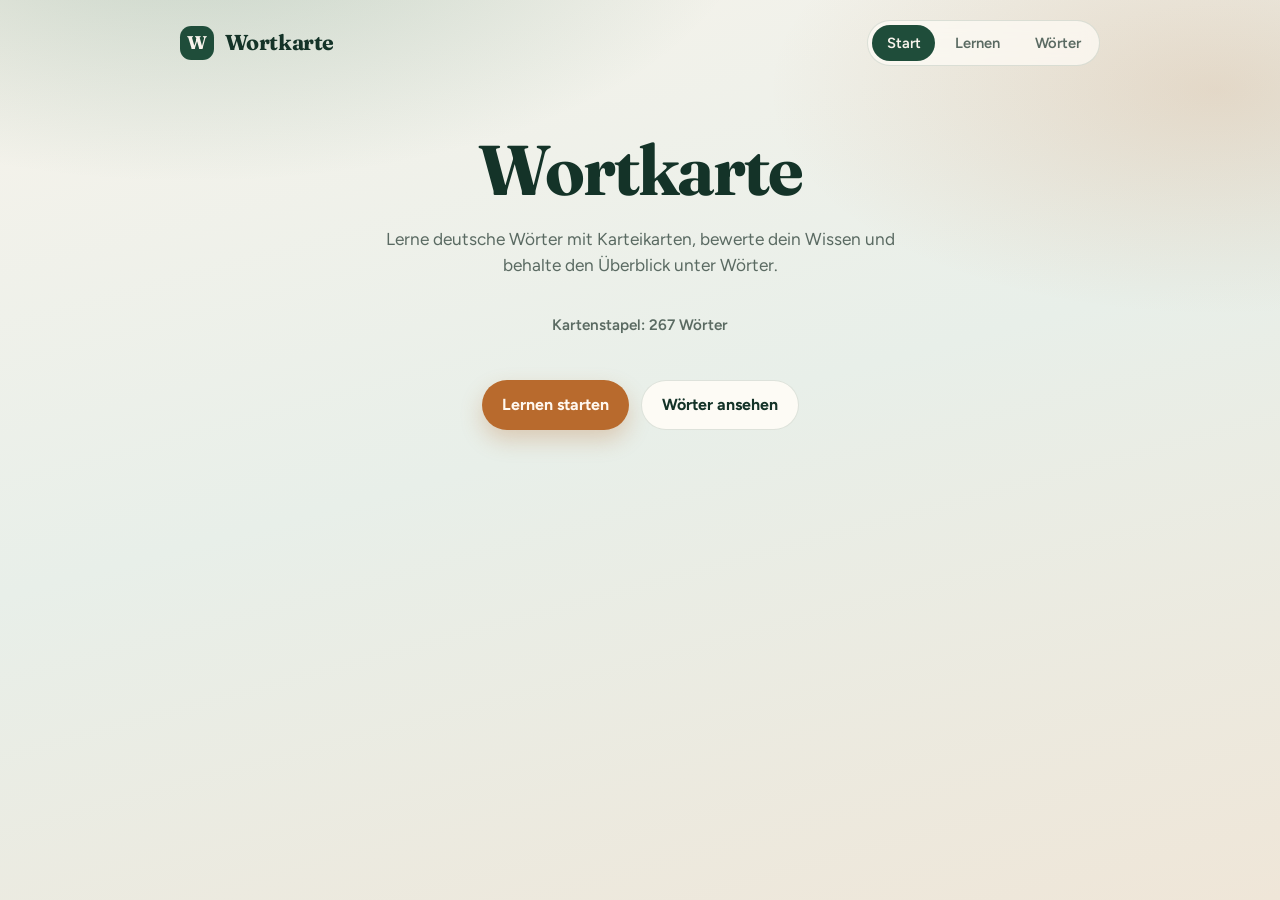
==== flashcard-app/index.html @ 6e5090f3 "Fix rating status so Browse shows latest key pressed Resolve progress by word id and German text, du" ====
<!DOCTYPE html>
<html lang="de">
<head>
  <meta charset="UTF-8">
  <meta name="viewport" content="width=device-width, initial-scale=1.0, viewport-fit=cover">
  <meta name="theme-color" content="#1f4d3a">
  <meta name="apple-mobile-web-app-capable" content="yes">
  <meta name="apple-mobile-web-app-status-bar-style" content="default">
  <meta name="apple-mobile-web-app-title" content="Wortkarte">
  <title>Wortkarte — Deutsch lernen</title>
  <link rel="manifest" href="manifest.webmanifest">
  <link rel="icon" href="icon-192.png" type="image/png">
  <link rel="apple-touch-icon" href="icon-192.png">
  <link rel="preconnect" href="https://fonts.googleapis.com">
  <link rel="preconnect" href="https://fonts.gstatic.com" crossorigin>
  <link href="https://fonts.googleapis.com/css2?family=Figtree:wght@400;500;600;700&family=Fraunces:opsz,wght@9..144,500;9..144,700&display=swap" rel="stylesheet">
  <link rel="stylesheet" href="styles.css?v=268">
</head>
<body>
  <div class="atmosphere" aria-hidden="true"></div>

  <div id="app" class="app">
    <header class="topbar">
      <button type="button" class="brand" id="brand-btn" aria-label="Zur Startseite">
        <span class="brand-mark">W</span>
        <span class="brand-name">Wortkarte</span>
      </button>
      <nav class="nav" aria-label="Hauptnavigation">
        <button type="button" class="nav-btn" data-view="home" id="nav-home">Start</button>
        <button type="button" class="nav-btn" data-view="study" id="nav-study">Lernen</button>
        <button type="button" class="nav-btn" data-view="browse" id="nav-browse">Wörter</button>
      </nav>
    </header>

    <main id="main" class="main" aria-live="polite"></main>
  </div>

  <script src="words.js?v=268"></script>
  <script src="app.js?v=268"></script>
</body>
</html>
---- flashcard-app/styles.css ----
:root {
  --pine: #1f4d3a;
  --pine-deep: #143328;
  --moss: #3d7a5f;
  --linen: #f3eee4;
  --mist: #e7efe9;
  --ink: #1c2420;
  --muted: #5a6a62;
  --line: rgba(31, 77, 58, 0.14);
  --card: rgba(255, 252, 247, 0.92);
  --copper: #b86a2d;
  --copper-hover: #9a5622;
  --forgot: #a33b3b;
  --difficult: #b86a2d;
  --easy: #2f6f4e;
  --instant: #1f5f8a;
  --shadow: 0 18px 40px rgba(20, 51, 40, 0.12);
  --radius: 18px;
  --font-display: "Fraunces", Georgia, serif;
  --font-body: "Figtree", "Segoe UI", sans-serif;
}

* {
  box-sizing: border-box;
}

html,
body {
  margin: 0;
  min-height: 100%;
}

body {
  font-family: var(--font-body);
  color: var(--ink);
  background: var(--linen);
  line-height: 1.5;
}

button {
  font: inherit;
  cursor: pointer;
}

.atmosphere {
  position: fixed;
  inset: 0;
  z-index: -1;
  background:
    radial-gradient(ellipse 80% 55% at 15% -10%, rgba(61, 122, 95, 0.28), transparent 55%),
    radial-gradient(ellipse 70% 50% at 95% 10%, rgba(184, 106, 45, 0.18), transparent 50%),
    linear-gradient(165deg, #f7f3eb 0%, #e8efe9 48%, #efe6d8 100%);
}

.app {
  width: min(920px, calc(100% - 2rem));
  margin: 0 auto;
  padding: 1.25rem 0 3rem;
}

.topbar {
  display: flex;
  align-items: center;
  justify-content: space-between;
  gap: 1rem;
  margin-bottom: 1.75rem;
  animation: rise 0.55s ease both;
}

.brand {
  display: inline-flex;
  align-items: center;
  gap: 0.65rem;
  border: 0;
  background: transparent;
  padding: 0;
  color: var(--pine-deep);
}

.brand-mark {
  display: grid;
  place-items: center;
  width: 2.15rem;
  height: 2.15rem;
  border-radius: 0.7rem;
  background: var(--pine);
  color: #f8f4ec;
  font-family: var(--font-display);
  font-weight: 700;
  font-size: 1.15rem;
}

.brand-name {
  font-family: var(--font-display);
  font-size: 1.35rem;
  font-weight: 700;
  letter-spacing: -0.02em;
}

.nav {
  display: flex;
  gap: 0.35rem;
  background: rgba(255, 252, 247, 0.7);
  border: 1px solid var(--line);
  border-radius: 999px;
  padding: 0.25rem;
  backdrop-filter: blur(8px);
}

.nav-btn {
  border: 0;
  background: transparent;
  color: var(--muted);
  padding: 0.45rem 0.9rem;
  border-radius: 999px;
  font-weight: 600;
  font-size: 0.92rem;
  transition: background 0.2s ease, color 0.2s ease, transform 0.2s ease;
}

.nav-btn:hover {
  color: var(--pine);
}

.nav-btn.active {
  background: var(--pine);
  color: #f8f4ec;
}

.main {
  min-height: 60vh;
}

.panel {
  animation: rise 0.45s ease both;
}

.hero {
  display: grid;
  gap: 1.25rem;
  padding: 2.4rem 1.5rem 2rem;
  text-align: center;
}

.hero-brand {
  margin: 0;
  font-family: var(--font-display);
  font-size: clamp(2.6rem, 8vw, 4.4rem);
  line-height: 1.05;
  letter-spacing: -0.03em;
  color: var(--pine-deep);
}

.hero-lead {
  margin: 0 auto;
  max-width: 34rem;
  color: var(--muted);
  font-size: 1.08rem;
}

.cta-row {
  display: flex;
  flex-wrap: wrap;
  justify-content: center;
  gap: 0.75rem;
  margin-top: 0.5rem;
}

.btn {
  border: 0;
  border-radius: 999px;
  padding: 0.75rem 1.25rem;
  font-weight: 700;
  transition: transform 0.18s ease, background 0.18s ease, box-shadow 0.18s ease;
}

.btn:hover {
  transform: translateY(-1px);
}

.btn:active {
  transform: translateY(0);
}

.btn-primary {
  background: var(--copper);
  color: #fff8f0;
  box-shadow: 0 10px 22px rgba(184, 106, 45, 0.28);
}

.btn-primary:hover {
  background: var(--copper-hover);
}

.btn-secondary {
  background: rgba(255, 252, 247, 0.9);
  color: var(--pine-deep);
  border: 1px solid var(--line);
}

.btn-danger {
  background: var(--forgot);
  color: #fff5f5;
}

.btn-ghost {
  background: transparent;
  color: var(--muted);
  border: 1px solid transparent;
}

.btn-ghost:hover {
  border-color: var(--line);
  color: var(--pine);
}

.btn:disabled {
  opacity: 0.45;
  cursor: not-allowed;
  transform: none;
  box-shadow: none;
}

.study-shell,
.browse-shell {
  display: grid;
  gap: 1rem;
}

.study-meta,
.browse-toolbar {
  display: flex;
  align-items: center;
  justify-content: space-between;
  gap: 0.75rem;
  flex-wrap: wrap;
}

.meta-text {
  color: var(--muted);
  font-weight: 600;
  font-size: 0.95rem;
}

.flashcard {
  position: relative;
  min-height: 320px;
  perspective: 1200px;
  cursor: pointer;
  border: 0;
  background: transparent;
  width: 100%;
  padding: 0;
  text-align: left;
}

.flashcard-inner {
  position: relative;
  width: 100%;
  min-height: 320px;
  transform-style: preserve-3d;
  transition: transform 0.55s cubic-bezier(0.2, 0.8, 0.2, 1);
  border-radius: var(--radius);
  box-shadow: var(--shadow);
}

.flashcard.is-flipped .flashcard-inner {
  transform: rotateY(180deg);
}

.face {
  position: absolute;
  inset: 0;
  display: grid;
  align-content: center;
  gap: 0.85rem;
  padding: 2rem 1.5rem;
  border-radius: var(--radius);
  border: 1px solid var(--line);
  background: var(--card);
  backface-visibility: hidden;
  -webkit-backface-visibility: hidden;
}

.face-back {
  transform: rotateY(180deg);
  background:
    linear-gradient(160deg, rgba(255, 252, 247, 0.96), rgba(231, 239, 233, 0.95));
}

.face-label {
  margin: 0;
  text-transform: uppercase;
  letter-spacing: 0.12em;
  font-size: 0.75rem;
  font-weight: 700;
  color: var(--moss);
}

.face-word {
  margin: 0;
  font-family: var(--font-display);
  font-size: clamp(1.8rem, 5vw, 2.6rem);
  line-height: 1.15;
  color: var(--pine-deep);
  letter-spacing: -0.02em;
}

.face-meaning {
  margin: 0;
  font-size: 1.15rem;
  color: var(--ink);
  font-weight: 600;
}

.face-example {
  margin: 0;
  padding-top: 0.35rem;
  border-top: 1px solid var(--line);
  color: var(--muted);
}

.face-example strong {
  display: block;
  color: var(--pine);
  font-weight: 600;
  margin-bottom: 0.15rem;
}

.hint {
  margin: 0;
  text-align: center;
  color: var(--muted);
  font-size: 0.92rem;
}

.rating-row {
  display: grid;
  grid-template-columns: repeat(4, minmax(0, 1fr));
  gap: 0.55rem;
}

.rate-btn {
  border: 1px solid transparent;
  border-radius: 14px;
  padding: 0.85rem 0.5rem;
  font-weight: 700;
  color: #fff;
  transition: transform 0.18s ease, filter 0.18s ease;
}

.rate-btn:hover {
  transform: translateY(-1px);
  filter: brightness(1.05);
}

.rate-forgot { background: var(--forgot); }
.rate-difficult { background: var(--difficult); }
.rate-easy { background: var(--easy); }
.rate-instant { background: var(--instant); }

.empty-state,
.error-state {
  display: grid;
  gap: 0.85rem;
  justify-items: center;
  text-align: center;
  padding: 2.5rem 1.25rem;
  border: 1px dashed var(--line);
  border-radius: var(--radius);
  background: rgba(255, 252, 247, 0.65);
}

.empty-state h2,
.error-state h2 {
  margin: 0;
  font-family: var(--font-display);
  color: var(--pine-deep);
}

.empty-state p,
.error-state p {
  margin: 0;
  color: var(--muted);
  max-width: 28rem;
}

.control-block {
  display: grid;
  gap: 0.45rem;
  margin: 0.25rem 0 0.75rem;
}

.control-label {
  margin: 0;
  font-size: 0.82rem;
  font-weight: 700;
  letter-spacing: 0.04em;
  text-transform: uppercase;
  color: var(--muted);
}

.chip-row {
  display: flex;
  flex-wrap: wrap;
  gap: 0.4rem;
}

.filter-chip {
  border: 1px solid var(--line);
  background: rgba(255, 252, 247, 0.9);
  color: var(--pine-deep);
  border-radius: 999px;
  padding: 0.45rem 0.8rem;
  font-weight: 700;
  font-size: 0.88rem;
}

.filter-chip.is-active {
  background: var(--pine);
  border-color: var(--pine);
  color: #f8f4ec;
}

.filter-dropdown {
  border: 1px solid var(--line);
  border-radius: 12px;
  background: #fff;
  padding: 0.15rem 0.7rem;
}

.filter-dropdown summary {
  cursor: pointer;
  list-style: none;
  font-weight: 600;
  color: var(--pine-deep);
  padding: 0.55rem 0;
}

.filter-dropdown summary::-webkit-details-marker {
  display: none;
}

.filter-dropdown-menu {
  display: grid;
  gap: 0.35rem;
  padding: 0 0 0.65rem;
  border-top: 1px solid var(--line);
  padding-top: 0.55rem;
}

.filter-option {
  display: flex;
  align-items: center;
  gap: 0.55rem;
  font-weight: 600;
  color: var(--ink);
}

.filter-option input {
  width: 1.05rem;
  height: 1.05rem;
  accent-color: var(--pine);
}

.btn-small {
  justify-self: start;
  padding: 0.55rem 0.95rem;
  font-size: 0.9rem;
}

.study-controls {
  display: grid;
  gap: 0.75rem;
  padding: 0.85rem 1rem;
  border: 1px solid var(--line);
  border-radius: 14px;
  background: rgba(255, 252, 247, 0.75);
}

.browse-notice {
  margin: 0;
  padding: 0.75rem 1rem;
  border-radius: 12px;
  background: rgba(61, 122, 95, 0.12);
  color: var(--pine-deep);
  font-weight: 600;
}


.import-panel {
  border: 1px solid var(--line);
  border-radius: 14px;
  background: rgba(255, 252, 247, 0.8);
  padding: 0.85rem 1rem 1rem;
}

.import-panel summary {
  cursor: pointer;
  font-weight: 700;
  color: var(--pine-deep);
}

.import-help {
  margin: 0.65rem 0 0.85rem;
  color: var(--muted);
  font-size: 0.95rem;
}

.import-help code {
  font-family: ui-monospace, SFMono-Regular, Menlo, monospace;
  font-size: 0.88em;
}

.field-label {
  display: block;
  margin: 0.55rem 0 0.3rem;
  font-size: 0.85rem;
  font-weight: 700;
  color: var(--muted);
}

.field-input,
.import-text {
  width: 100%;
  border: 1px solid var(--line);
  border-radius: 12px;
  padding: 0.7rem 0.8rem;
  background: #fff;
  color: var(--ink);
  font: inherit;
}

.import-text {
  resize: vertical;
  min-height: 7rem;
}

.add-grid {
  margin-top: 0.75rem;
}

.import-actions {
  justify-content: flex-start;
  margin-top: 0.75rem;
}

.word-list {
  list-style: none;
  margin: 0;
  padding: 0;
  display: grid;
  gap: 0.55rem;
}

.word-item {
  display: grid;
  grid-template-columns: auto 1fr auto;
  gap: 0.85rem;
  align-items: start;
  padding: 0.95rem 1rem;
  border: 1px solid var(--line);
  border-radius: 14px;
  background: var(--card);
  transition: border-color 0.2s ease, transform 0.2s ease;
  animation: rise 0.4s ease both;
}

.word-item:hover {
  border-color: rgba(31, 77, 58, 0.28);
}

.word-item.is-selected {
  border-color: var(--moss);
  background: rgba(231, 239, 233, 0.85);
}

.word-check {
  margin-top: 0.35rem;
  width: 1.1rem;
  height: 1.1rem;
  accent-color: var(--pine);
}

.word-main {
  display: grid;
  gap: 0.2rem;
  min-width: 0;
}

.word-de {
  margin: 0;
  font-family: var(--font-display);
  font-size: 1.2rem;
  color: var(--pine-deep);
  font-weight: 700;
}

.word-en {
  margin: 0;
  color: var(--ink);
  font-weight: 500;
}

.word-actions {
  display: flex;
  flex-wrap: wrap;
  gap: 0.4rem;
  margin-top: 0.45rem;
}

.word-item.is-editing {
  grid-template-columns: 1fr;
}

.edit-grid {
  display: grid;
  gap: 0.2rem;
  width: 100%;
}


.status-pill {
  display: inline-flex;
  align-items: center;
  justify-content: center;
  min-width: 5.5rem;
  padding: 0.35rem 0.7rem;
  border-radius: 999px;
  font-size: 0.78rem;
  font-weight: 700;
  letter-spacing: 0.02em;
  text-transform: capitalize;
  white-space: nowrap;
}

.status-none {
  background: rgba(90, 106, 98, 0.12);
  color: var(--muted);
}

.status-forgot {
  background: rgba(163, 59, 59, 0.14);
  color: var(--forgot);
}

.status-difficult {
  background: rgba(184, 106, 45, 0.16);
  color: var(--difficult);
}

.status-easy {
  background: rgba(47, 111, 78, 0.14);
  color: var(--easy);
}

.status-instant {
  background: rgba(31, 95, 138, 0.14);
  color: var(--instant);
}

@keyframes rise {
  from {
    opacity: 0;
    transform: translateY(10px);
  }
  to {
    opacity: 1;
    transform: translateY(0);
  }
}

@media (max-width: 680px) {
  .app {
    width: min(100% - 1.25rem, 920px);
  }

  .topbar {
    flex-direction: column;
    align-items: stretch;
  }

  .nav {
    width: 100%;
    justify-content: space-between;
  }

  .nav-btn {
    flex: 1;
    padding: 0.55rem 0.4rem;
    font-size: 0.85rem;
  }

  .rating-row {
    grid-template-columns: repeat(2, minmax(0, 1fr));
  }

  .word-item {
    grid-template-columns: auto 1fr;
  }

  .status-pill {
    grid-column: 2;
    justify-self: start;
  }
}
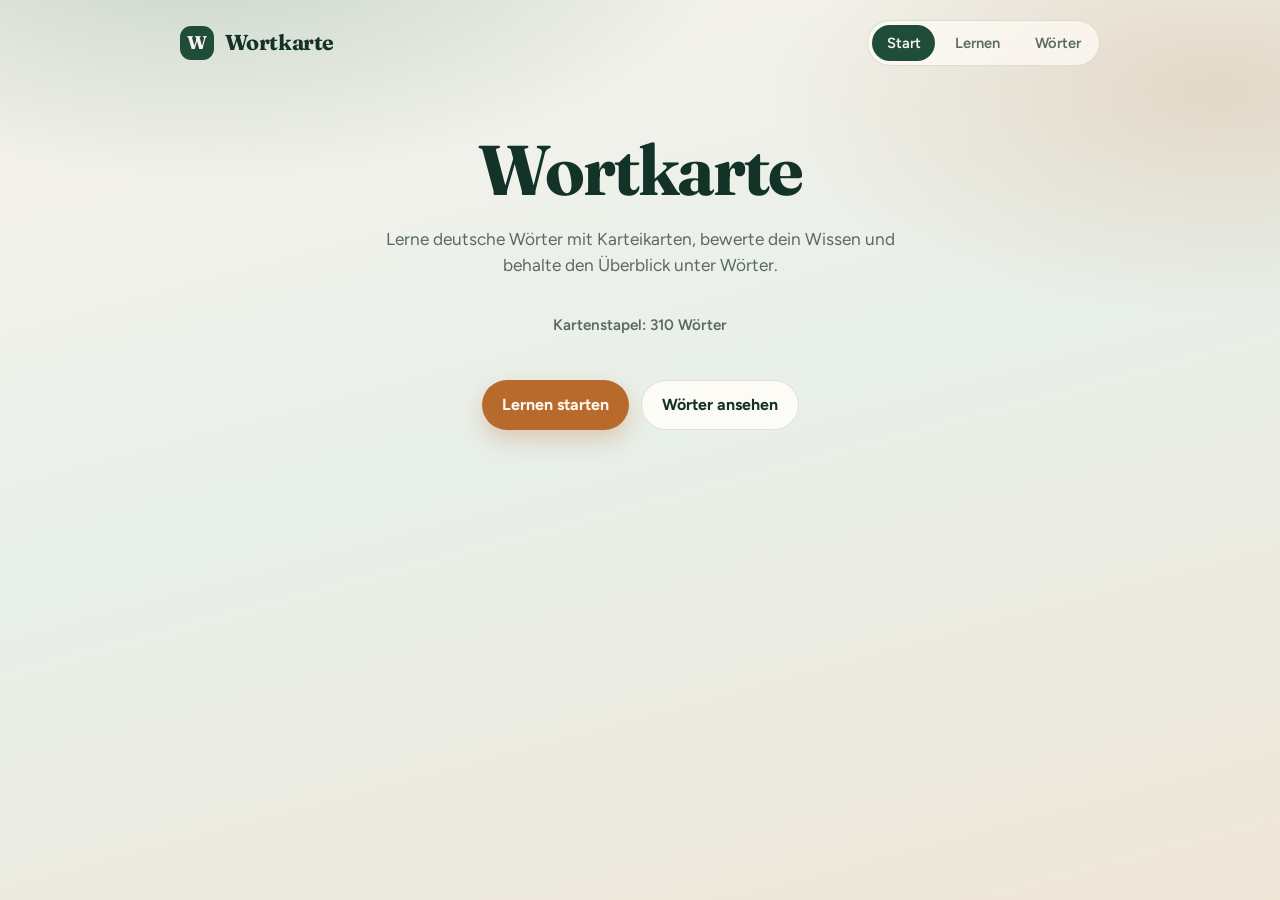
==== commit a0e03a36: "Add notebook vocab + fixed prepositions (310 words) Skips ewig and aufreden über; updates existing v" ====
--- a/flashcard-app/index.html
+++ b/flashcard-app/index.html
@@ -14,7 +14,7 @@
   <link rel="preconnect" href="https://fonts.googleapis.com">
   <link rel="preconnect" href="https://fonts.gstatic.com" crossorigin>
   <link href="https://fonts.googleapis.com/css2?family=Figtree:wght@400;500;600;700&family=Fraunces:opsz,wght@9..144,500;9..144,700&display=swap" rel="stylesheet">
-  <link rel="stylesheet" href="styles.css?v=268">
+  <link rel="stylesheet" href="styles.css?v=310">
 </head>
 <body>
   <div class="atmosphere" aria-hidden="true"></div>
@@ -35,7 +35,7 @@
     <main id="main" class="main" aria-live="polite"></main>
   </div>
 
-  <script src="words.js?v=268"></script>
-  <script src="app.js?v=268"></script>
+  <script src="words.js?v=310"></script>
+  <script src="app.js?v=310"></script>
 </body>
 </html>
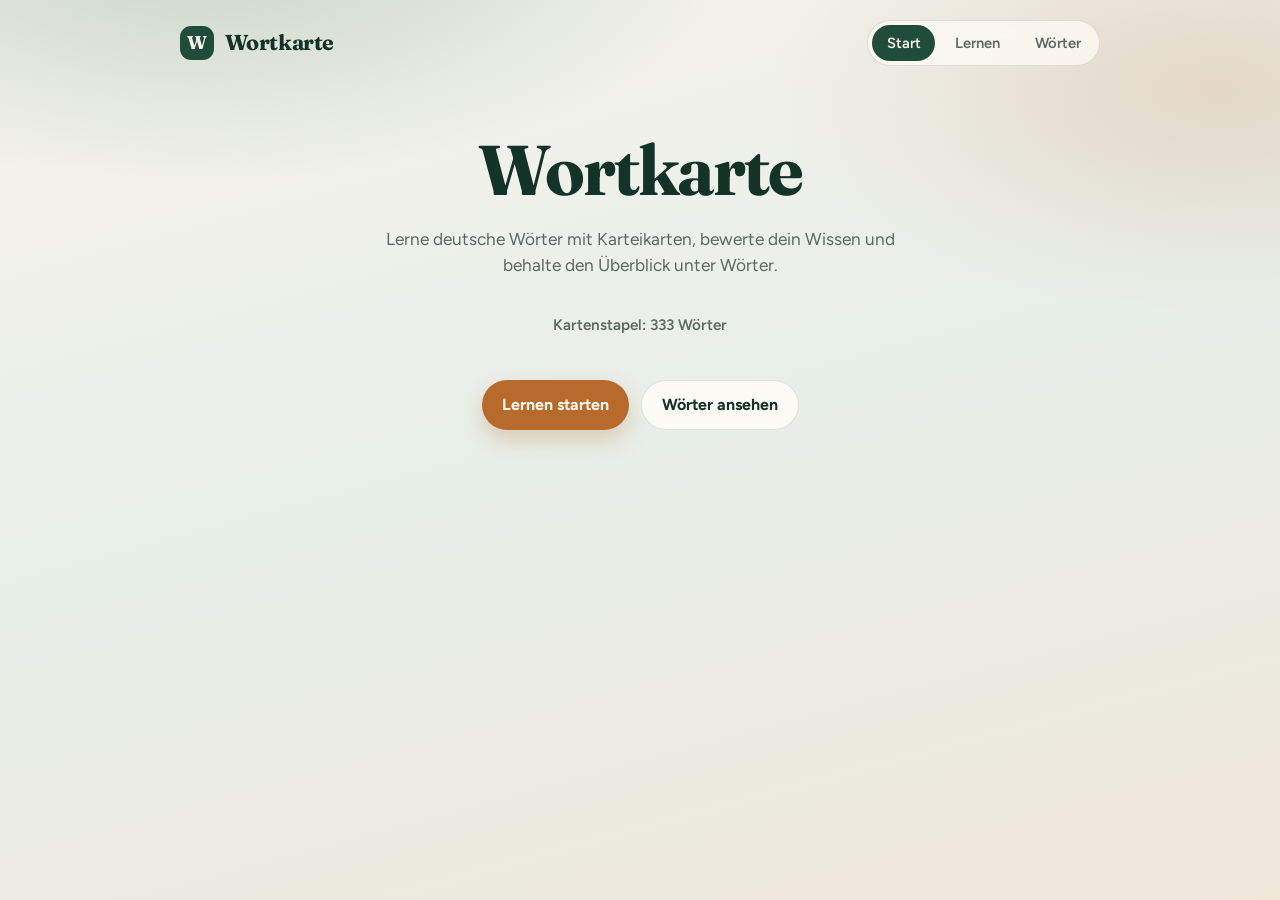
==== commit 0e7cbee6: "Clean deck: articles, merges, feste Präpositionen (333) Add notebook words (skip Einrichtung, Zuschl" ====
--- a/flashcard-app/index.html
+++ b/flashcard-app/index.html
@@ -14,7 +14,7 @@
   <link rel="preconnect" href="https://fonts.googleapis.com">
   <link rel="preconnect" href="https://fonts.gstatic.com" crossorigin>
   <link href="https://fonts.googleapis.com/css2?family=Figtree:wght@400;500;600;700&family=Fraunces:opsz,wght@9..144,500;9..144,700&display=swap" rel="stylesheet">
-  <link rel="stylesheet" href="styles.css?v=310">
+  <link rel="stylesheet" href="styles.css?v=333">
 </head>
 <body>
   <div class="atmosphere" aria-hidden="true"></div>
@@ -35,7 +35,7 @@
     <main id="main" class="main" aria-live="polite"></main>
   </div>
 
-  <script src="words.js?v=310"></script>
-  <script src="app.js?v=310"></script>
+  <script src="words.js?v=333"></script>
+  <script src="app.js?v=333"></script>
 </body>
 </html>
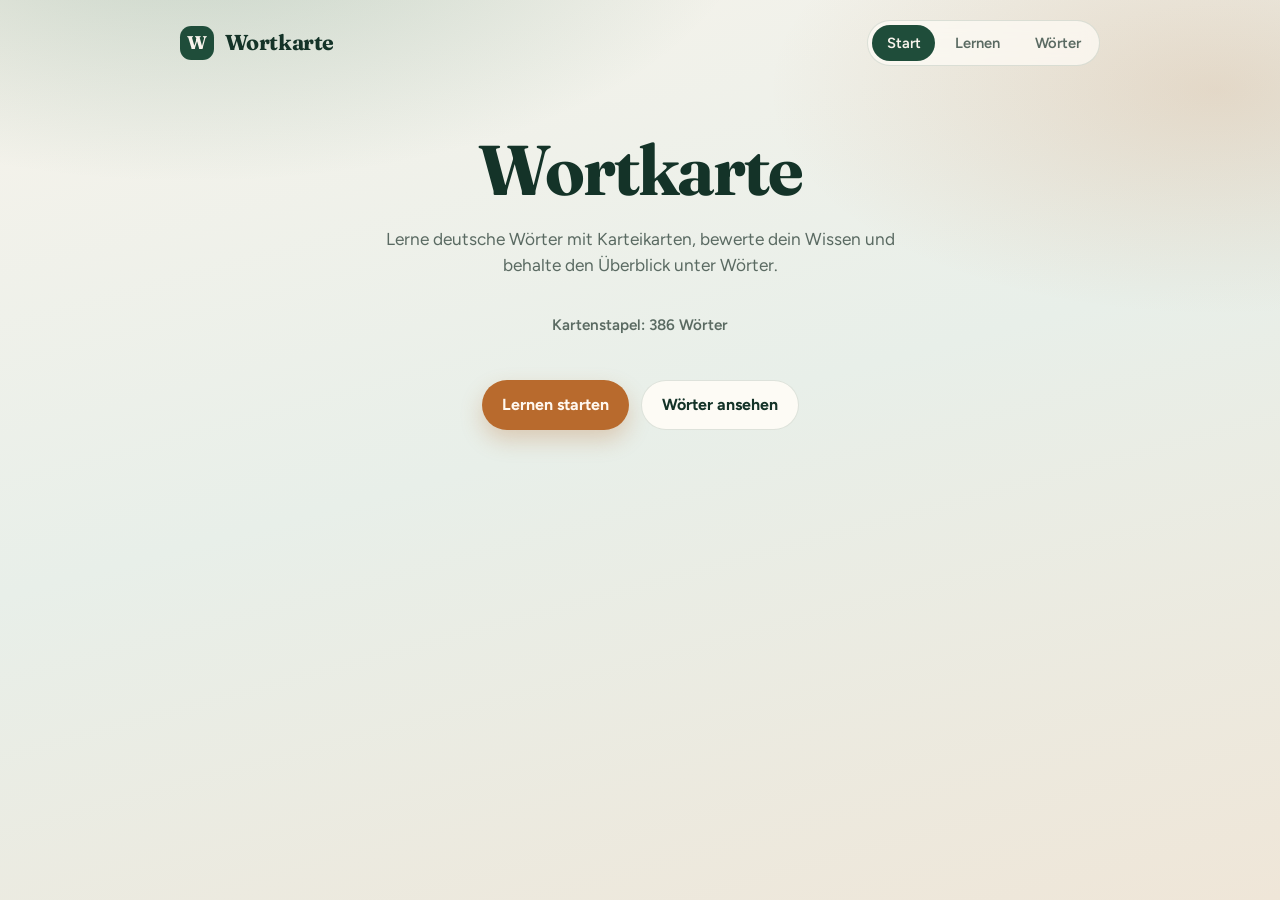
==== commit 0aa02c72: "Add PDF/notebook vocab with exclusions (386 words) Uses anstellen/verstecken/das Verhalten/kriegen; " ====
--- a/flashcard-app/index.html
+++ b/flashcard-app/index.html
@@ -14,7 +14,7 @@
   <link rel="preconnect" href="https://fonts.googleapis.com">
   <link rel="preconnect" href="https://fonts.gstatic.com" crossorigin>
   <link href="https://fonts.googleapis.com/css2?family=Figtree:wght@400;500;600;700&family=Fraunces:opsz,wght@9..144,500;9..144,700&display=swap" rel="stylesheet">
-  <link rel="stylesheet" href="styles.css?v=333">
+  <link rel="stylesheet" href="styles.css?v=386">
 </head>
 <body>
   <div class="atmosphere" aria-hidden="true"></div>
@@ -35,7 +35,7 @@
     <main id="main" class="main" aria-live="polite"></main>
   </div>
 
-  <script src="words.js?v=333"></script>
-  <script src="app.js?v=333"></script>
+  <script src="words.js?v=386"></script>
+  <script src="app.js?v=386"></script>
 </body>
 </html>
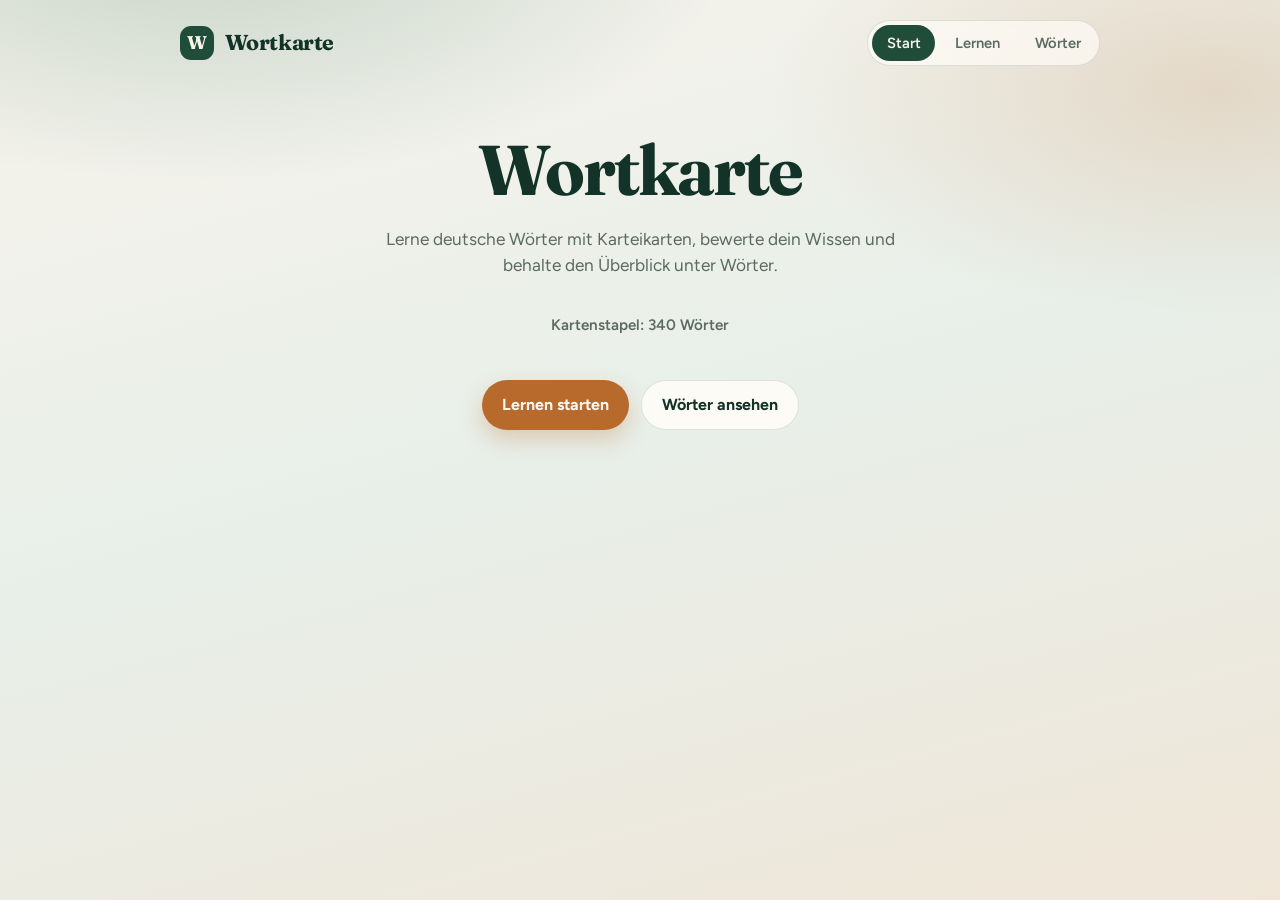
==== commit d74a9373: "Merge near-synonyms; delete listed terms (340 cards) Removes schlussendlich/rechnen mit/erledigen/zu" ====
--- a/flashcard-app/index.html
+++ b/flashcard-app/index.html
@@ -14,7 +14,7 @@
   <link rel="preconnect" href="https://fonts.googleapis.com">
   <link rel="preconnect" href="https://fonts.gstatic.com" crossorigin>
   <link href="https://fonts.googleapis.com/css2?family=Figtree:wght@400;500;600;700&family=Fraunces:opsz,wght@9..144,500;9..144,700&display=swap" rel="stylesheet">
-  <link rel="stylesheet" href="styles.css?v=386">
+  <link rel="stylesheet" href="styles.css?v=340">
 </head>
 <body>
   <div class="atmosphere" aria-hidden="true"></div>
@@ -35,7 +35,7 @@
     <main id="main" class="main" aria-live="polite"></main>
   </div>
 
-  <script src="words.js?v=386"></script>
-  <script src="app.js?v=386"></script>
+  <script src="words.js?v=340"></script>
+  <script src="app.js?v=340"></script>
 </body>
 </html>
--- a/flashcard-app/styles.css
+++ b/flashcard-app/styles.css
@@ -300,10 +300,11 @@
 .face-word {
   margin: 0;
   font-family: var(--font-display);
-  font-size: clamp(1.8rem, 5vw, 2.6rem);
-  line-height: 1.15;
+  font-size: clamp(1.15rem, 3.6vw, 2.1rem);
+  line-height: 1.25;
   color: var(--pine-deep);
   letter-spacing: -0.02em;
+  white-space: pre-line;
 }
 
 .face-meaning {
@@ -320,8 +321,13 @@
   color: var(--muted);
 }
 
+.face-example strong,
+.face-example span {
+  display: block;
+  white-space: pre-line;
+}
+
 .face-example strong {
-  display: block;
   color: var(--pine);
   font-weight: 600;
   margin-bottom: 0.15rem;
@@ -591,9 +597,15 @@
 .word-de {
   margin: 0;
   font-family: var(--font-display);
-  font-size: 1.2rem;
-  color: var(--pine-deep);
-  font-weight: 700;
+  font-size: 1.05rem;
+  color: var(--pine-deep);
+  font-weight: 700;
+  line-height: 1.35;
+  white-space: pre-line;
+}
+
+.word-example {
+  white-space: pre-line;
 }
 
 .word-en {
